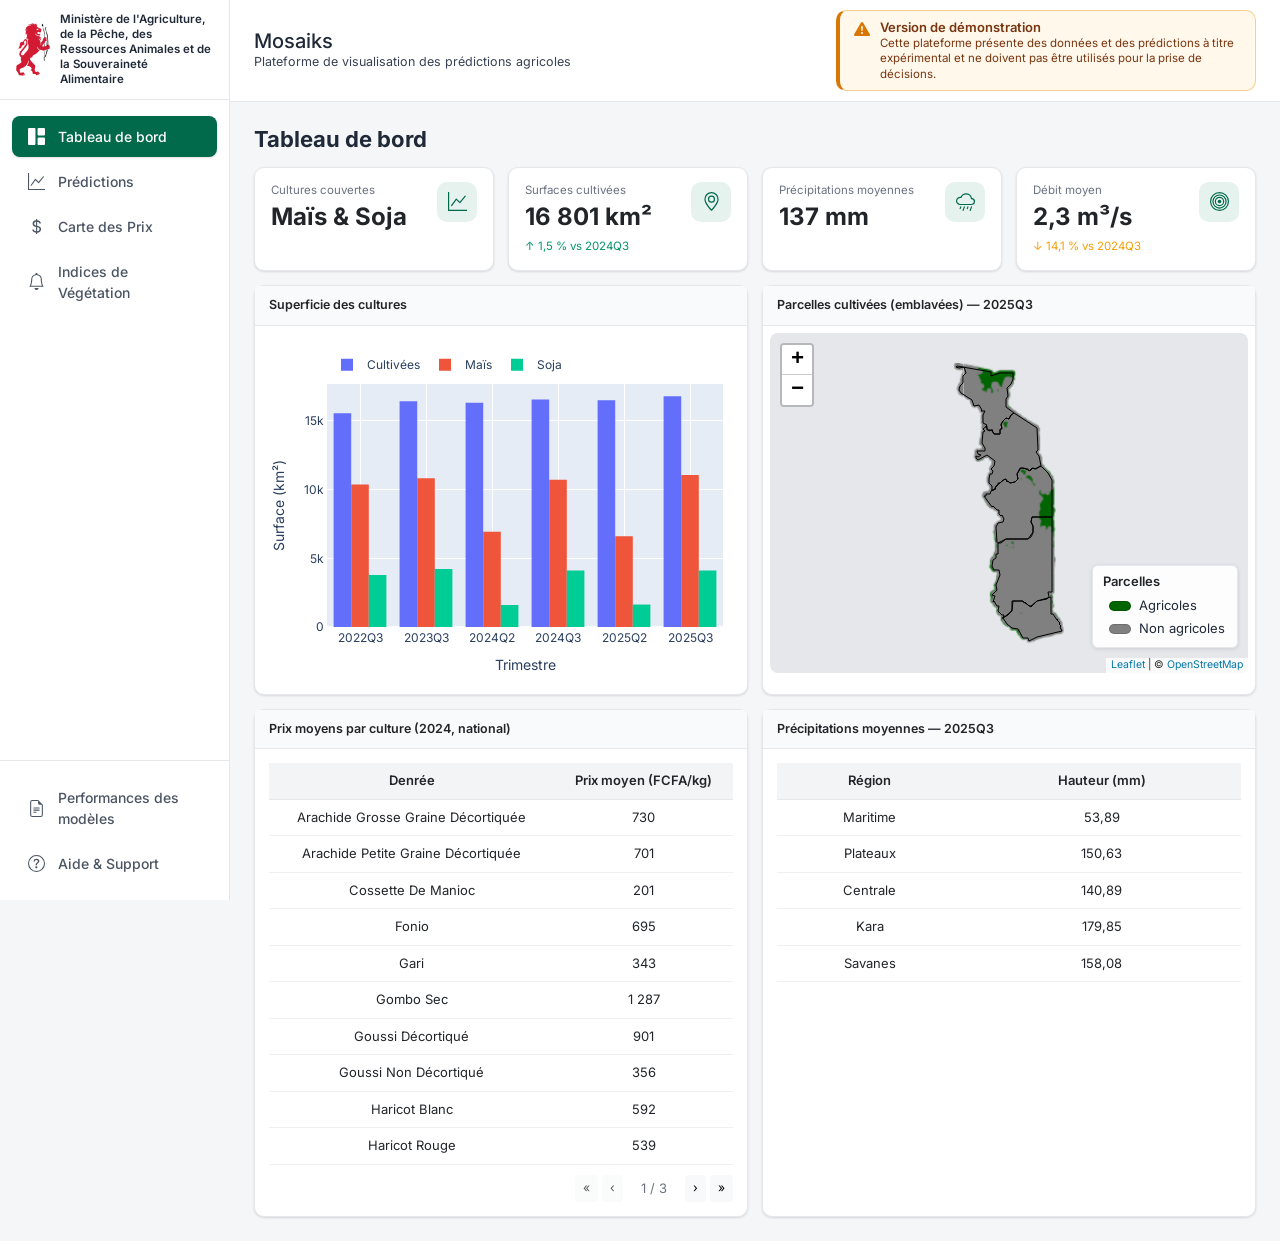
==== docs/index.html @ d52c92e9 "Add files via upload" ====
<!DOCTYPE html>
<html lang="fr">
<head>
  <meta charset="utf-8">
  <meta name="viewport" content="width=device-width, initial-scale=1">
  <title>Mosaiks</title>
  <meta name="description" content="Mosaiks – plateforme de visualisation des prédictions agricoles au Togo. Version de démonstration : données simulées.">
  <meta name="theme-color" content="#006A4A">
  <link rel="icon" type="image/png" href="assets/img/logos/lion.png">
  <link rel="stylesheet" href="lib/fonts/inter.css">
  <link rel="stylesheet" href="lib/bootstrap/bootstrap.min.css">
  <link rel="stylesheet" href="lib/leaflet/leaflet.css">
  <link rel="stylesheet" href="css/custom.css">
  <link rel="stylesheet" href="css/static.css">
</head>
<body>
<svg xmlns="http://www.w3.org/2000/svg" style="display:none" aria-hidden="true">
<symbol id="bi-grid-1x2-fill" viewBox="0 0 16 16"><path d="M0 1a1 1 0 0 1 1-1h5a1 1 0 0 1 1 1v14a1 1 0 0 1-1 1H1a1 1 0 0 1-1-1zm9 0a1 1 0 0 1 1-1h5a1 1 0 0 1 1 1v5a1 1 0 0 1-1 1h-5a1 1 0 0 1-1-1zm0 9a1 1 0 0 1 1-1h5a1 1 0 0 1 1 1v5a1 1 0 0 1-1 1h-5a1 1 0 0 1-1-1z"/></symbol>
<symbol id="bi-graph-up" viewBox="0 0 16 16"><path fill-rule="evenodd" d="M0 0h1v15h15v1H0zm14.817 3.113a.5.5 0 0 1 .07.704l-4.5 5.5a.5.5 0 0 1-.74.037L7.06 6.767l-3.656 5.027a.5.5 0 0 1-.808-.588l4-5.5a.5.5 0 0 1 .758-.06l2.609 2.61 4.15-5.073a.5.5 0 0 1 .704-.07"/></symbol>
<symbol id="bi-currency-dollar" viewBox="0 0 16 16"><path d="M4 10.781c.148 1.667 1.513 2.85 3.591 3.003V15h1.043v-1.216c2.27-.179 3.678-1.438 3.678-3.3 0-1.59-.947-2.51-2.956-3.028l-.722-.187V3.467c1.122.11 1.879.714 2.07 1.616h1.47c-.166-1.6-1.54-2.748-3.54-2.875V1H7.591v1.233c-1.939.23-3.27 1.472-3.27 3.156 0 1.454.966 2.483 2.661 2.917l.61.162v4.031c-1.149-.17-1.94-.8-2.131-1.718zm3.391-3.836c-1.043-.263-1.6-.825-1.6-1.616 0-.944.704-1.641 1.8-1.828v3.495l-.2-.05zm1.591 1.872c1.287.323 1.852.859 1.852 1.769 0 1.097-.826 1.828-2.2 1.939V8.73z"/></symbol>
<symbol id="bi-bell" viewBox="0 0 16 16"><path d="M8 16a2 2 0 0 0 2-2H6a2 2 0 0 0 2 2M8 1.918l-.797.161A4 4 0 0 0 4 6c0 .628-.134 2.197-.459 3.742-.16.767-.376 1.566-.663 2.258h10.244c-.287-.692-.502-1.49-.663-2.258C12.134 8.197 12 6.628 12 6a4 4 0 0 0-3.203-3.92zM14.22 12c.223.447.481.801.78 1H1c.299-.199.557-.553.78-1C2.68 10.2 3 6.88 3 6c0-2.42 1.72-4.44 4.005-4.901a1 1 0 1 1 1.99 0A5 5 0 0 1 13 6c0 .88.32 4.2 1.22 6"/></symbol>
<symbol id="bi-file-earmark-text" viewBox="0 0 16 16"><path d="M5.5 7a.5.5 0 0 0 0 1h5a.5.5 0 0 0 0-1zM5 9.5a.5.5 0 0 1 .5-.5h5a.5.5 0 0 1 0 1h-5a.5.5 0 0 1-.5-.5m0 2a.5.5 0 0 1 .5-.5h2a.5.5 0 0 1 0 1h-2a.5.5 0 0 1-.5-.5"/> <path d="M9.5 0H4a2 2 0 0 0-2 2v12a2 2 0 0 0 2 2h8a2 2 0 0 0 2-2V4.5zm0 1v2A1.5 1.5 0 0 0 11 4.5h2V14a1 1 0 0 1-1 1H4a1 1 0 0 1-1-1V2a1 1 0 0 1 1-1z"/></symbol>
<symbol id="bi-question-circle" viewBox="0 0 16 16"><path d="M8 15A7 7 0 1 1 8 1a7 7 0 0 1 0 14m0 1A8 8 0 1 0 8 0a8 8 0 0 0 0 16"/> <path d="M5.255 5.786a.237.237 0 0 0 .241.247h.825c.138 0 .248-.113.266-.25.09-.656.54-1.134 1.342-1.134.686 0 1.314.343 1.314 1.168 0 .635-.374.927-.965 1.371-.673.489-1.206 1.06-1.168 1.987l.003.217a.25.25 0 0 0 .25.246h.811a.25.25 0 0 0 .25-.25v-.105c0-.718.273-.927 1.01-1.486.609-.463 1.244-.977 1.244-2.056 0-1.511-1.276-2.241-2.673-2.241-1.267 0-2.655.59-2.75 2.286m1.557 5.763c0 .533.425.927 1.01.927.609 0 1.028-.394 1.028-.927 0-.552-.42-.94-1.029-.94-.584 0-1.009.388-1.009.94"/></symbol>
<symbol id="bi-list" viewBox="0 0 16 16"><path fill-rule="evenodd" d="M2.5 12a.5.5 0 0 1 .5-.5h10a.5.5 0 0 1 0 1H3a.5.5 0 0 1-.5-.5m0-4a.5.5 0 0 1 .5-.5h10a.5.5 0 0 1 0 1H3a.5.5 0 0 1-.5-.5m0-4a.5.5 0 0 1 .5-.5h10a.5.5 0 0 1 0 1H3a.5.5 0 0 1-.5-.5"/></symbol>
<symbol id="bi-exclamation-triangle-fill" viewBox="0 0 16 16"><path d="M8.982 1.566a1.13 1.13 0 0 0-1.96 0L.165 13.233c-.457.778.091 1.767.98 1.767h13.713c.889 0 1.438-.99.98-1.767zM8 5c.535 0 .954.462.9.995l-.35 3.507a.552.552 0 0 1-1.1 0L7.1 5.995A.905.905 0 0 1 8 5m.002 6a1 1 0 1 1 0 2 1 1 0 0 1 0-2"/></symbol>
<symbol id="bi-geo-alt" viewBox="0 0 16 16"><path d="M12.166 8.94c-.524 1.062-1.234 2.12-1.96 3.07A32 32 0 0 1 8 14.58a32 32 0 0 1-2.206-2.57c-.726-.95-1.436-2.008-1.96-3.07C3.304 7.867 3 6.862 3 6a5 5 0 0 1 10 0c0 .862-.305 1.867-.834 2.94M8 16s6-5.686 6-10A6 6 0 0 0 2 6c0 4.314 6 10 6 10"/> <path d="M8 8a2 2 0 1 1 0-4 2 2 0 0 1 0 4m0 1a3 3 0 1 0 0-6 3 3 0 0 0 0 6"/></symbol>
<symbol id="bi-cloud-rain" viewBox="0 0 16 16"><path d="M4.158 12.025a.5.5 0 0 1 .316.633l-.5 1.5a.5.5 0 0 1-.948-.316l.5-1.5a.5.5 0 0 1 .632-.317m3 0a.5.5 0 0 1 .316.633l-1 3a.5.5 0 0 1-.948-.316l1-3a.5.5 0 0 1 .632-.317m3 0a.5.5 0 0 1 .316.633l-.5 1.5a.5.5 0 0 1-.948-.316l.5-1.5a.5.5 0 0 1 .632-.317m3 0a.5.5 0 0 1 .316.633l-1 3a.5.5 0 1 1-.948-.316l1-3a.5.5 0 0 1 .632-.317m.247-6.998a5.001 5.001 0 0 0-9.499-1.004A3.5 3.5 0 1 0 3.5 11H13a3 3 0 0 0 .405-5.973M8.5 2a4 4 0 0 1 3.976 3.555.5.5 0 0 0 .5.445H13a2 2 0 0 1 0 4H3.5a2.5 2.5 0 1 1 .605-4.926.5.5 0 0 0 .596-.329A4 4 0 0 1 8.5 2"/></symbol>
<symbol id="bi-bullseye" viewBox="0 0 16 16"><path d="M8 15A7 7 0 1 1 8 1a7 7 0 0 1 0 14m0 1A8 8 0 1 0 8 0a8 8 0 0 0 0 16"/> <path d="M8 13A5 5 0 1 1 8 3a5 5 0 0 1 0 10m0 1A6 6 0 1 0 8 2a6 6 0 0 0 0 12"/> <path d="M8 11a3 3 0 1 1 0-6 3 3 0 0 1 0 6m0 1a4 4 0 1 0 0-8 4 4 0 0 0 0 8"/> <path d="M9.5 8a1.5 1.5 0 1 1-3 0 1.5 1.5 0 0 1 3 0"/></symbol>
<symbol id="bi-info-circle" viewBox="0 0 16 16"><path d="M8 15A7 7 0 1 1 8 1a7 7 0 0 1 0 14m0 1A8 8 0 1 0 8 0a8 8 0 0 0 0 16"/> <path d="m8.93 6.588-2.29.287-.082.38.45.083c.294.07.352.176.288.469l-.738 3.468c-.194.897.105 1.319.808 1.319.545 0 1.178-.252 1.465-.598l.088-.416c-.2.176-.492.246-.686.246-.275 0-.375-.193-.304-.533zM9 4.5a1 1 0 1 1-2 0 1 1 0 0 1 2 0"/></symbol>
<symbol id="bi-envelope" viewBox="0 0 16 16"><path d="M0 4a2 2 0 0 1 2-2h12a2 2 0 0 1 2 2v8a2 2 0 0 1-2 2H2a2 2 0 0 1-2-2zm2-1a1 1 0 0 0-1 1v.217l7 4.2 7-4.2V4a1 1 0 0 0-1-1zm13 2.383-4.708 2.825L15 11.105zm-.034 6.876-5.64-3.471L8 9.583l-1.326-.795-5.64 3.47A1 1 0 0 0 2 13h12a1 1 0 0 0 .966-.741M1 11.105l4.708-2.897L1 5.383z"/></symbol>
<symbol id="bi-telephone" viewBox="0 0 16 16"><path d="M3.654 1.328a.678.678 0 0 0-1.015-.063L1.605 2.3c-.483.484-.661 1.169-.45 1.77a17.6 17.6 0 0 0 4.168 6.608 17.6 17.6 0 0 0 6.608 4.168c.601.211 1.286.033 1.77-.45l1.034-1.034a.678.678 0 0 0-.063-1.015l-2.307-1.794a.68.68 0 0 0-.58-.122l-2.19.547a1.75 1.75 0 0 1-1.657-.459L5.482 8.062a1.75 1.75 0 0 1-.46-1.657l.548-2.19a.68.68 0 0 0-.122-.58zM1.884.511a1.745 1.745 0 0 1 2.612.163L6.29 2.98c.329.423.445.974.315 1.494l-.547 2.19a.68.68 0 0 0 .178.643l2.457 2.457a.68.68 0 0 0 .644.178l2.189-.547a1.75 1.75 0 0 1 1.494.315l2.306 1.794c.829.645.905 1.87.163 2.611l-1.034 1.034c-.74.74-1.846 1.065-2.877.702a18.6 18.6 0 0 1-7.01-4.42 18.6 18.6 0 0 1-4.42-7.009c-.362-1.03-.037-2.137.703-2.877z"/></symbol>
<symbol id="bi-chevron-up" viewBox="0 0 16 16"><path fill-rule="evenodd" d="M7.646 4.646a.5.5 0 0 1 .708 0l6 6a.5.5 0 0 1-.708.708L8 5.707l-5.646 5.647a.5.5 0 0 1-.708-.708z"/></symbol>
<symbol id="bi-chevron-down" viewBox="0 0 16 16"><path fill-rule="evenodd" d="M1.646 4.646a.5.5 0 0 1 .708 0L8 10.293l5.646-5.647a.5.5 0 0 1 .708.708l-6 6a.5.5 0 0 1-.708 0l-6-6a.5.5 0 0 1 0-.708"/></symbol>
<symbol id="bi-chevron-left" viewBox="0 0 16 16"><path fill-rule="evenodd" d="M11.354 1.646a.5.5 0 0 1 0 .708L5.707 8l5.647 5.646a.5.5 0 0 1-.708.708l-6-6a.5.5 0 0 1 0-.708l6-6a.5.5 0 0 1 .708 0"/></symbol>
<symbol id="bi-chevron-right" viewBox="0 0 16 16"><path fill-rule="evenodd" d="M4.646 1.646a.5.5 0 0 1 .708 0l6 6a.5.5 0 0 1 0 .708l-6 6a.5.5 0 0 1-.708-.708L10.293 8 4.646 2.354a.5.5 0 0 1 0-.708"/></symbol>
<symbol id="bi-box-arrow-up-right" viewBox="0 0 16 16"><path fill-rule="evenodd" d="M8.636 3.5a.5.5 0 0 0-.5-.5H1.5A1.5 1.5 0 0 0 0 4.5v10A1.5 1.5 0 0 0 1.5 16h10a1.5 1.5 0 0 0 1.5-1.5V7.864a.5.5 0 0 0-1 0V14.5a.5.5 0 0 1-.5.5h-10a.5.5 0 0 1-.5-.5v-10a.5.5 0 0 1 .5-.5h6.636a.5.5 0 0 0 .5-.5"/> <path fill-rule="evenodd" d="M16 .5a.5.5 0 0 0-.5-.5h-5a.5.5 0 0 0 0 1h3.793L6.146 9.146a.5.5 0 1 0 .708.708L15 1.707V5.5a.5.5 0 0 0 1 0z"/></symbol>
<symbol id="bi-download" viewBox="0 0 16 16"><path d="M.5 9.9a.5.5 0 0 1 .5.5v2.5a1 1 0 0 0 1 1h12a1 1 0 0 0 1-1v-2.5a.5.5 0 0 1 1 0v2.5a2 2 0 0 1-2 2H2a2 2 0 0 1-2-2v-2.5a.5.5 0 0 1 .5-.5"/> <path d="M7.646 11.854a.5.5 0 0 0 .708 0l3-3a.5.5 0 0 0-.708-.708L8.5 10.293V1.5a.5.5 0 0 0-1 0v8.793L5.354 8.146a.5.5 0 1 0-.708.708z"/></symbol>
<symbol id="bi-house" viewBox="0 0 16 16"><path d="M8.707 1.5a1 1 0 0 0-1.414 0L.646 8.146a.5.5 0 0 0 .708.708L2 8.207V13.5A1.5 1.5 0 0 0 3.5 15h9a1.5 1.5 0 0 0 1.5-1.5V8.207l.646.647a.5.5 0 0 0 .708-.708L13 5.793V2.5a.5.5 0 0 0-.5-.5h-1a.5.5 0 0 0-.5.5v1.293zM13 7.207V13.5a.5.5 0 0 1-.5.5h-9a.5.5 0 0 1-.5-.5V7.207l5-5z"/></symbol>
<symbol id="bi-layers" viewBox="0 0 16 16"><path d="M8.235 1.559a.5.5 0 0 0-.47 0l-7.5 4a.5.5 0 0 0 0 .882L3.188 8 .264 9.559a.5.5 0 0 0 0 .882l7.5 4a.5.5 0 0 0 .47 0l7.5-4a.5.5 0 0 0 0-.882L12.813 8l2.922-1.559a.5.5 0 0 0 0-.882zm3.515 7.008L14.438 10 8 13.433 1.562 10 4.25 8.567l3.515 1.874a.5.5 0 0 0 .47 0zM8 9.433 1.562 6 8 2.567 14.438 6z"/></symbol>
<symbol id="bi-map" viewBox="0 0 16 16"><path fill-rule="evenodd" d="M15.817.113A.5.5 0 0 1 16 .5v14a.5.5 0 0 1-.402.49l-5 1a.5.5 0 0 1-.196 0L5.5 15.01l-4.902.98A.5.5 0 0 1 0 15.5v-14a.5.5 0 0 1 .402-.49l5-1a.5.5 0 0 1 .196 0L10.5.99l4.902-.98a.5.5 0 0 1 .415.103M10 1.91l-4-.8v12.98l4 .8zm1 12.98 4-.8V1.11l-4 .8zm-6-.8V1.11l-4 .8v12.98z"/></symbol>
<symbol id="bi-bar-chart-line" viewBox="0 0 16 16"><path d="M11 2a1 1 0 0 1 1-1h2a1 1 0 0 1 1 1v12h.5a.5.5 0 0 1 0 1H.5a.5.5 0 0 1 0-1H1v-3a1 1 0 0 1 1-1h2a1 1 0 0 1 1 1v3h1V7a1 1 0 0 1 1-1h2a1 1 0 0 1 1 1v7h1zm1 12h2V2h-2zm-3 0V7H7v7zm-5 0v-3H2v3z"/></symbol>
<symbol id="bi-tree" viewBox="0 0 16 16"><path d="M8.416.223a.5.5 0 0 0-.832 0l-3 4.5A.5.5 0 0 0 5 5.5h.098L3.076 8.735A.5.5 0 0 0 3.5 9.5h.191l-1.638 3.276a.5.5 0 0 0 .447.724H7V16h2v-2.5h4.5a.5.5 0 0 0 .447-.724L12.31 9.5h.191a.5.5 0 0 0 .424-.765L10.902 5.5H11a.5.5 0 0 0 .416-.777zM6.437 4.758A.5.5 0 0 0 6 4.5h-.066L8 1.401 10.066 4.5H10a.5.5 0 0 0-.424.765L11.598 8.5H11.5a.5.5 0 0 0-.447.724L12.69 12.5H3.309l1.638-3.276A.5.5 0 0 0 4.5 8.5h-.098l2.022-3.235a.5.5 0 0 0 .013-.507"/></symbol>
<symbol id="bi-x-lg" viewBox="0 0 16 16"><path d="M2.146 2.854a.5.5 0 1 1 .708-.708L8 7.293l5.146-5.147a.5.5 0 0 1 .708.708L8.707 8l5.147 5.146a.5.5 0 0 1-.708.708L8 8.707l-5.146 5.147a.5.5 0 0 1-.708-.708L7.293 8z"/></symbol>
</svg>
<a class="skip-link" href="#page">Aller au contenu</a>

<div class="app-shell">
  <!-- Menu de gauche : logo et nom du ministère, puis les liens -->
  <aside id="sidebar" class="sidebar" aria-label="Menu">
    <div class="sidebar-brand">
      <img src="assets/img/logos/lion.png" class="sidebar-logo" alt="">
      <div class="sidebar-brand-text">Ministère de l'Agriculture, de la Pêche, des Ressources Animales et de la Souveraineté Alimentaire</div>
    </div>
    <nav class="sidebar-nav" aria-label="Pages principales">
      <a class="sidebar-link" href="#/" data-route="/"><svg class="bi" aria-hidden="true"><use href="#bi-grid-1x2-fill"></use></svg><span>Tableau de bord</span></a>
      <a class="sidebar-link" href="#/predictions" data-route="/predictions"><svg class="bi" aria-hidden="true"><use href="#bi-graph-up"></use></svg><span>Prédictions</span></a>
      <a class="sidebar-link" href="#/price" data-route="/price"><svg class="bi" aria-hidden="true"><use href="#bi-currency-dollar"></use></svg><span>Carte des Prix</span></a>
      <a class="sidebar-link" href="#/ndvi-map" data-route="/ndvi-map"><svg class="bi" aria-hidden="true"><use href="#bi-bell"></use></svg><span>Indices de Végétation</span></a>
    </nav>
    <nav class="sidebar-nav sidebar-nav-bottom" aria-label="Informations">
      <a class="sidebar-link" href="#/modeles" data-route="/modeles"><svg class="bi" aria-hidden="true"><use href="#bi-file-earmark-text"></use></svg><span>Performances des modèles</span></a>
      <a class="sidebar-link" href="#/aide" data-route="/aide"><svg class="bi" aria-hidden="true"><use href="#bi-question-circle"></use></svg><span>Aide &amp; Support</span></a>
    </nav>
  </aside>
  <div id="sidebar-overlay" class="sidebar-overlay"></div>

  <div class="main">
    <!-- Barre du haut : bouton menu (téléphone), nom, sous-titre, avertissement -->
    <header class="topbar">
      <button id="sidebar-toggle" class="sidebar-toggle" type="button" title="Menu" aria-label="Ouvrir le menu" aria-controls="sidebar" aria-expanded="false">
        <svg class="bi" aria-hidden="true"><use href="#bi-list"></use></svg>
      </button>
      <div>
        <div class="topbar-title">Mosaiks</div>
        <div class="topbar-subtitle">Plateforme de visualisation des prédictions agricoles</div>
      </div>
      <div class="demo-banner" role="note">
        <svg class="bi demo-banner-icon" aria-hidden="true"><use href="#bi-exclamation-triangle-fill"></use></svg>
        <div>
          <div class="demo-banner-title">Version de démonstration</div>
          <div class="demo-banner-text">Cette plateforme présente des données et des prédictions à titre expérimental et ne doivent pas être utilisés pour la prise de décisions.</div>
        </div>
      </div>
    </header>

    <main id="page" class="page-content" tabindex="-1">
      <noscript>
        <div class="alert alert-warning">Ce tableau de bord a besoin de JavaScript pour fonctionner. Merci de l'activer dans votre navigateur.</div>
      </noscript>
      <div class="page-loading" role="status"><span class="spinner-border spinner-border-sm me-2" aria-hidden="true"></span>Chargement…</div>
    </main>
  </div>
</div>

<!-- Bibliothèques (copiées dans lib/ : aucune dépendance à un CDN) -->
<script src="lib/plotly/plotly-cartesian.min.js" defer></script>
<script src="lib/plotly/plotly-locale-fr.js" defer></script>
<script src="lib/leaflet/leaflet.js" defer></script>
<!-- Application -->
<script src="js/app.js" defer></script>
<script src="js/maps.js" defer></script>
<script src="js/pages/dashboard.js" defer></script>
<script src="js/pages/predictions.js" defer></script>
<script src="js/pages/prix.js" defer></script>
<script src="js/pages/ndvi.js" defer></script>
<script src="js/pages/modeles.js" defer></script>
<script src="js/pages/aide.js" defer></script>
<script src="js/main.js" defer></script>
</body>
</html>
---- docs/lib/fonts/inter.css ----
/* Police Inter (variable, graisses 100 à 900) – @fontsource-variable/inter 5.3.0, licence SIL OFL 1.1.
   Le navigateur ne télécharge que le fichier dont il a besoin (unicode-range). */
@font-face {
  font-family: "Inter";
  font-style: normal;
  font-display: swap;
  font-weight: 100 900;
  src: url("inter-latin-ext-wght-normal.woff2") format("woff2-variations"),
       url("inter-latin-ext-wght-normal.woff2") format("woff2");
  unicode-range: U+0100-02BA,U+02BD-02C5,U+02C7-02CC,U+02CE-02D7,U+02DD-02FF,U+0304,U+0308,U+0329,U+1D00-1DBF,U+1E00-1E9F,U+1EF2-1EFF,U+2020,U+20A0-20AB,U+20AD-20C0,U+2113,U+2C60-2C7F,U+A720-A7FF;
}
@font-face {
  font-family: "Inter";
  font-style: normal;
  font-display: swap;
  font-weight: 100 900;
  src: url("inter-latin-wght-normal.woff2") format("woff2-variations"),
       url("inter-latin-wght-normal.woff2") format("woff2");
  unicode-range: U+0000-00FF,U+0131,U+0152-0153,U+02BB-02BC,U+02C6,U+02DA,U+02DC,U+0304,U+0308,U+0329,U+2000-206F,U+20AC,U+2122,U+2191,U+2193,U+2212,U+2215,U+FEFF,U+FFFD;
}
---- docs/lib/leaflet/leaflet.css ----
/* required styles */

.leaflet-pane,
.leaflet-tile,
.leaflet-marker-icon,
.leaflet-marker-shadow,
.leaflet-tile-container,
.leaflet-pane > svg,
.leaflet-pane > canvas,
.leaflet-zoom-box,
.leaflet-image-layer,
.leaflet-layer {
	position: absolute;
	left: 0;
	top: 0;
	}
.leaflet-container {
	overflow: hidden;
	}
.leaflet-tile,
.leaflet-marker-icon,
.leaflet-marker-shadow {
	-webkit-user-select: none;
	   -moz-user-select: none;
	        user-select: none;
	  -webkit-user-drag: none;
	}
/* Prevents IE11 from highlighting tiles in blue */
.leaflet-tile::selection {
	background: transparent;
}
/* Safari renders non-retina tile on retina better with this, but Chrome is worse */
.leaflet-safari .leaflet-tile {
	image-rendering: -webkit-optimize-contrast;
	}
/* hack that prevents hw layers "stretching" when loading new tiles */
.leaflet-safari .leaflet-tile-container {
	width: 1600px;
	height: 1600px;
	-webkit-transform-origin: 0 0;
	}
.leaflet-marker-icon,
.leaflet-marker-shadow {
	display: block;
	}
/* .leaflet-container svg: reset svg max-width decleration shipped in Joomla! (joomla.org) 3.x */
/* .leaflet-container img: map is broken in FF if you have max-width: 100% on tiles */
.leaflet-container .leaflet-overlay-pane svg {
	max-width: none !important;
	max-height: none !important;
	}
.leaflet-container .leaflet-marker-pane img,
.leaflet-container .leaflet-shadow-pane img,
.leaflet-container .leaflet-tile-pane img,
.leaflet-container img.leaflet-image-layer,
.leaflet-container .leaflet-tile {
	max-width: none !important;
	max-height: none !important;
	width: auto;
	padding: 0;
	}

.leaflet-container img.leaflet-tile {
	/* See: https://bugs.chromium.org/p/chromium/issues/detail?id=600120 */
	mix-blend-mode: plus-lighter;
}

.leaflet-container.leaflet-touch-zoom {
	-ms-touch-action: pan-x pan-y;
	touch-action: pan-x pan-y;
	}
.leaflet-container.leaflet-touch-drag {
	-ms-touch-action: pinch-zoom;
	/* Fallback for FF which doesn't support pinch-zoom */
	touch-action: none;
	touch-action: pinch-zoom;
}
.leaflet-container.leaflet-touch-drag.leaflet-touch-zoom {
	-ms-touch-action: none;
	touch-action: none;
}
.leaflet-container {
	-webkit-tap-highlight-color: transparent;
}
.leaflet-container a {
	-webkit-tap-highlight-color: rgba(51, 181, 229, 0.4);
}
.leaflet-tile {
	filter: inherit;
	visibility: hidden;
	}
.leaflet-tile-loaded {
	visibility: inherit;
	}
.leaflet-zoom-box {
	width: 0;
	height: 0;
	-moz-box-sizing: border-box;
	     box-sizing: border-box;
	z-index: 800;
	}
/* workaround for https://bugzilla.mozilla.org/show_bug.cgi?id=888319 */
.leaflet-overlay-pane svg {
	-moz-user-select: none;
	}

.leaflet-pane         { z-index: 400; }

.leaflet-tile-pane    { z-index: 200; }
.leaflet-overlay-pane { z-index: 400; }
.leaflet-shadow-pane  { z-index: 500; }
.leaflet-marker-pane  { z-index: 600; }
.leaflet-tooltip-pane   { z-index: 650; }
.leaflet-popup-pane   { z-index: 700; }

.leaflet-map-pane canvas { z-index: 100; }
.leaflet-map-pane svg    { z-index: 200; }

.leaflet-vml-shape {
	width: 1px;
	height: 1px;
	}
.lvml {
	behavior: url(#default#VML);
	display: inline-block;
	position: absolute;
	}


/* control positioning */

.leaflet-control {
	position: relative;
	z-index: 800;
	pointer-events: visiblePainted; /* IE 9-10 doesn't have auto */
	pointer-events: auto;
	}
.leaflet-top,
.leaflet-bottom {
	position: absolute;
	z-index: 1000;
	pointer-events: none;
	}
.leaflet-top {
	top: 0;
	}
.leaflet-right {
	right: 0;
	}
.leaflet-bottom {
	bottom: 0;
	}
.leaflet-left {
	left: 0;
	}
.leaflet-control {
	float: left;
	clear: both;
	}
.leaflet-right .leaflet-control {
	float: right;
	}
.leaflet-top .leaflet-control {
	margin-top: 10px;
	}
.leaflet-bottom .leaflet-control {
	margin-bottom: 10px;
	}
.leaflet-left .leaflet-control {
	margin-left: 10px;
	}
.leaflet-right .leaflet-control {
	margin-right: 10px;
	}


/* zoom and fade animations */

.leaflet-fade-anim .leaflet-popup {
	opacity: 0;
	-webkit-transition: opacity 0.2s linear;
	   -moz-transition: opacity 0.2s linear;
	        transition: opacity 0.2s linear;
	}
.leaflet-fade-anim .leaflet-map-pane .leaflet-popup {
	opacity: 1;
	}
.leaflet-zoom-animated {
	-webkit-transform-origin: 0 0;
	    -ms-transform-origin: 0 0;
	        transform-origin: 0 0;
	}
svg.leaflet-zoom-animated {
	will-change: transform;
}

.leaflet-zoom-anim .leaflet-zoom-animated {
	-webkit-transition: -webkit-transform 0.25s cubic-bezier(0,0,0.25,1);
	   -moz-transition:    -moz-transform 0.25s cubic-bezier(0,0,0.25,1);
	        transition:         transform 0.25s cubic-bezier(0,0,0.25,1);
	}
.leaflet-zoom-anim .leaflet-tile,
.leaflet-pan-anim .leaflet-tile {
	-webkit-transition: none;
	   -moz-transition: none;
	        transition: none;
	}

.leaflet-zoom-anim .leaflet-zoom-hide {
	visibility: hidden;
	}


/* cursors */

.leaflet-interactive {
	cursor: pointer;
	}
.leaflet-grab {
	cursor: -webkit-grab;
	cursor:    -moz-grab;
	cursor:         grab;
	}
.leaflet-crosshair,
.leaflet-crosshair .leaflet-interactive {
	cursor: crosshair;
	}
.leaflet-popup-pane,
.leaflet-control {
	cursor: auto;
	}
.leaflet-dragging .leaflet-grab,
.leaflet-dragging .leaflet-grab .leaflet-interactive,
.leaflet-dragging .leaflet-marker-draggable {
	cursor: move;
	cursor: -webkit-grabbing;
	cursor:    -moz-grabbing;
	cursor:         grabbing;
	}

/* marker & overlays interactivity */
.leaflet-marker-icon,
.leaflet-marker-shadow,
.leaflet-image-layer,
.leaflet-pane > svg path,
.leaflet-tile-container {
	pointer-events: none;
	}

.leaflet-marker-icon.leaflet-interactive,
.leaflet-image-layer.leaflet-interactive,
.leaflet-pane > svg path.leaflet-interactive,
svg.leaflet-image-layer.leaflet-interactive path {
	pointer-events: visiblePainted; /* IE 9-10 doesn't have auto */
	pointer-events: auto;
	}

/* visual tweaks */

.leaflet-container {
	background: #ddd;
	outline-offset: 1px;
	}
.leaflet-container a {
	color: #0078A8;
	}
.leaflet-zoom-box {
	border: 2px dotted #38f;
	background: rgba(255,255,255,0.5);
	}


/* general typography */
.leaflet-container {
	font-family: "Helvetica Neue", Arial, Helvetica, sans-serif;
	font-size: 12px;
	font-size: 0.75rem;
	line-height: 1.5;
	}


/* general toolbar styles */

.leaflet-bar {
	box-shadow: 0 1px 5px rgba(0,0,0,0.65);
	border-radius: 4px;
	}
.leaflet-bar a {
	background-color: #fff;
	border-bottom: 1px solid #ccc;
	width: 26px;
	height: 26px;
	line-height: 26px;
	display: block;
	text-align: center;
	text-decoration: none;
	color: black;
	}
.leaflet-bar a,
.leaflet-control-layers-toggle {
	background-position: 50% 50%;
	background-repeat: no-repeat;
	display: block;
	}
.leaflet-bar a:hover,
.leaflet-bar a:focus {
	background-color: #f4f4f4;
	}
.leaflet-bar a:first-child {
	border-top-left-radius: 4px;
	border-top-right-radius: 4px;
	}
.leaflet-bar a:last-child {
	border-bottom-left-radius: 4px;
	border-bottom-right-radius: 4px;
	border-bottom: none;
	}
.leaflet-bar a.leaflet-disabled {
	cursor: default;
	background-color: #f4f4f4;
	color: #bbb;
	}

.leaflet-touch .leaflet-bar a {
	width: 30px;
	height: 30px;
	line-height: 30px;
	}
.leaflet-touch .leaflet-bar a:first-child {
	border-top-left-radius: 2px;
	border-top-right-radius: 2px;
	}
.leaflet-touch .leaflet-bar a:last-child {
	border-bottom-left-radius: 2px;
	border-bottom-right-radius: 2px;
	}

/* zoom control */

.leaflet-control-zoom-in,
.leaflet-control-zoom-out {
	font: bold 18px 'Lucida Console', Monaco, monospace;
	text-indent: 1px;
	}

.leaflet-touch .leaflet-control-zoom-in, .leaflet-touch .leaflet-control-zoom-out  {
	font-size: 22px;
	}


/* layers control */

.leaflet-control-layers {
	box-shadow: 0 1px 5px rgba(0,0,0,0.4);
	background: #fff;
	border-radius: 5px;
	}
.leaflet-control-layers-toggle {
	background-image: url(images/layers.png);
	width: 36px;
	height: 36px;
	}
.leaflet-retina .leaflet-control-layers-toggle {
	background-image: url(images/layers-2x.png);
	background-size: 26px 26px;
	}
.leaflet-touch .leaflet-control-layers-toggle {
	width: 44px;
	height: 44px;
	}
.leaflet-control-layers .leaflet-control-layers-list,
.leaflet-control-layers-expanded .leaflet-control-layers-toggle {
	display: none;
	}
.leaflet-control-layers-expanded .leaflet-control-layers-list {
	display: block;
	position: relative;
	}
.leaflet-control-layers-expanded {
	padding: 6px 10px 6px 6px;
	color: #333;
	background: #fff;
	}
.leaflet-control-layers-scrollbar {
	overflow-y: scroll;
	overflow-x: hidden;
	padding-right: 5px;
	}
.leaflet-control-layers-selector {
	margin-top: 2px;
	position: relative;
	top: 1px;
	}
.leaflet-control-layers label {
	display: block;
	font-size: 13px;
	font-size: 1.08333em;
	}
.leaflet-control-layers-separator {
	height: 0;
	border-top: 1px solid #ddd;
	margin: 5px -10px 5px -6px;
	}

/* Default icon URLs */
.leaflet-default-icon-path { /* used only in path-guessing heuristic, see L.Icon.Default */
	background-image: url(images/marker-icon.png);
	}


/* attribution and scale controls */

.leaflet-container .leaflet-control-attribution {
	background: #fff;
	background: rgba(255, 255, 255, 0.8);
	margin: 0;
	}
.leaflet-control-attribution,
.leaflet-control-scale-line {
	padding: 0 5px;
	color: #333;
	line-height: 1.4;
	}
.leaflet-control-attribution a {
	text-decoration: none;
	}
.leaflet-control-attribution a:hover,
.leaflet-control-attribution a:focus {
	text-decoration: underline;
	}
.leaflet-attribution-flag {
	display: inline !important;
	vertical-align: baseline !important;
	width: 1em;
	height: 0.6669em;
	}
.leaflet-left .leaflet-control-scale {
	margin-left: 5px;
	}
.leaflet-bottom .leaflet-control-scale {
	margin-bottom: 5px;
	}
.leaflet-control-scale-line {
	border: 2px solid #777;
	border-top: none;
	line-height: 1.1;
	padding: 2px 5px 1px;
	white-space: nowrap;
	-moz-box-sizing: border-box;
	     box-sizing: border-box;
	background: rgba(255, 255, 255, 0.8);
	text-shadow: 1px 1px #fff;
	}
.leaflet-control-scale-line:not(:first-child) {
	border-top: 2px solid #777;
	border-bottom: none;
	margin-top: -2px;
	}
.leaflet-control-scale-line:not(:first-child):not(:last-child) {
	border-bottom: 2px solid #777;
	}

.leaflet-touch .leaflet-control-attribution,
.leaflet-touch .leaflet-control-layers,
.leaflet-touch .leaflet-bar {
	box-shadow: none;
	}
.leaflet-touch .leaflet-control-layers,
.leaflet-touch .leaflet-bar {
	border: 2px solid rgba(0,0,0,0.2);
	background-clip: padding-box;
	}


/* popup */

.leaflet-popup {
	position: absolute;
	text-align: center;
	margin-bottom: 20px;
	}
.leaflet-popup-content-wrapper {
	padding: 1px;
	text-align: left;
	border-radius: 12px;
	}
.leaflet-popup-content {
	margin: 13px 24px 13px 20px;
	line-height: 1.3;
	font-size: 13px;
	font-size: 1.08333em;
	min-height: 1px;
	}
.leaflet-popup-content p {
	margin: 17px 0;
	margin: 1.3em 0;
	}
.leaflet-popup-tip-container {
	width: 40px;
	height: 20px;
	position: absolute;
	left: 50%;
	margin-top: -1px;
	margin-left: -20px;
	overflow: hidden;
	pointer-events: none;
	}
.leaflet-popup-tip {
	width: 17px;
	height: 17px;
	padding: 1px;

	margin: -10px auto 0;
	pointer-events: auto;

	-webkit-transform: rotate(45deg);
	   -moz-transform: rotate(45deg);
	    -ms-transform: rotate(45deg);
	        transform: rotate(45deg);
	}
.leaflet-popup-content-wrapper,
.leaflet-popup-tip {
	background: white;
	color: #333;
	box-shadow: 0 3px 14px rgba(0,0,0,0.4);
	}
.leaflet-container a.leaflet-popup-close-button {
	position: absolute;
	top: 0;
	right: 0;
	border: none;
	text-align: center;
	width: 24px;
	height: 24px;
	font: 16px/24px Tahoma, Verdana, sans-serif;
	color: #757575;
	text-decoration: none;
	background: transparent;
	}
.leaflet-container a.leaflet-popup-close-button:hover,
.leaflet-container a.leaflet-popup-close-button:focus {
	color: #585858;
	}
.leaflet-popup-scrolled {
	overflow: auto;
	}

.leaflet-oldie .leaflet-popup-content-wrapper {
	-ms-zoom: 1;
	}
.leaflet-oldie .leaflet-popup-tip {
	width: 24px;
	margin: 0 auto;

	-ms-filter: "progid:DXImageTransform.Microsoft.Matrix(M11=0.70710678, M12=0.70710678, M21=-0.70710678, M22=0.70710678)";
	filter: progid:DXImageTransform.Microsoft.Matrix(M11=0.70710678, M12=0.70710678, M21=-0.70710678, M22=0.70710678);
	}

.leaflet-oldie .leaflet-control-zoom,
.leaflet-oldie .leaflet-control-layers,
.leaflet-oldie .leaflet-popup-content-wrapper,
.leaflet-oldie .leaflet-popup-tip {
	border: 1px solid #999;
	}


/* div icon */

.leaflet-div-icon {
	background: #fff;
	border: 1px solid #666;
	}


/* Tooltip */
/* Base styles for the element that has a tooltip */
.leaflet-tooltip {
	position: absolute;
	padding: 6px;
	background-color: #fff;
	border: 1px solid #fff;
	border-radius: 3px;
	color: #222;
	white-space: nowrap;
	-webkit-user-select: none;
	-moz-user-select: none;
	-ms-user-select: none;
	user-select: none;
	pointer-events: none;
	box-shadow: 0 1px 3px rgba(0,0,0,0.4);
	}
.leaflet-tooltip.leaflet-interactive {
	cursor: pointer;
	pointer-events: auto;
	}
.leaflet-tooltip-top:before,
.leaflet-tooltip-bottom:before,
.leaflet-tooltip-left:before,
.leaflet-tooltip-right:before {
	position: absolute;
	pointer-events: none;
	border: 6px solid transparent;
	background: transparent;
	content: "";
	}

/* Directions */

.leaflet-tooltip-bottom {
	margin-top: 6px;
}
.leaflet-tooltip-top {
	margin-top: -6px;
}
.leaflet-tooltip-bottom:before,
.leaflet-tooltip-top:before {
	left: 50%;
	margin-left: -6px;
	}
.leaflet-tooltip-top:before {
	bottom: 0;
	margin-bottom: -12px;
	border-top-color: #fff;
	}
.leaflet-tooltip-bottom:before {
	top: 0;
	margin-top: -12px;
	margin-left: -6px;
	border-bottom-color: #fff;
	}
.leaflet-tooltip-left {
	margin-left: -6px;
}
.leaflet-tooltip-right {
	margin-left: 6px;
}
.leaflet-tooltip-left:before,
.leaflet-tooltip-right:before {
	top: 50%;
	margin-top: -6px;
	}
.leaflet-tooltip-left:before {
	right: 0;
	margin-right: -12px;
	border-left-color: #fff;
	}
.leaflet-tooltip-right:before {
	left: 0;
	margin-left: -12px;
	border-right-color: #fff;
	}

/* Printing */

@media print {
	/* Prevent printers from removing background-images of controls. */
	.leaflet-control {
		-webkit-print-color-adjust: exact;
		print-color-adjust: exact;
		}
	}
---- docs/css/custom.css ----
/* Style de toute l'application (couleurs, menu, cartes, tableaux…).
   Les couleurs et les tailles principales sont réglées une seule fois ci-dessous,
   dans « :root ». Pour changer le vert partout, il suffit de modifier --brand. */

/* Réglages principaux : couleurs, largeur du menu, hauteur de la barre du haut, arrondis, ombre */
:root {
    --brand: #006A4A;
    --brand-dark: #00553B;
    --brand-soft: #E6F2EE;
    --text: #1F2937;
    --text-muted: #6B7280;
    --border: #E5E7EB;
    --bg: #F5F6F8;
    --surface: #FFFFFF;
    --sidebar-width: 230px;
    --topbar-height: 64px;
    --radius: 10px;
    --shadow: 0 1px 2px rgba(16, 24, 40, 0.06), 0 1px 3px rgba(16, 24, 40, 0.08);
}

html, body {
    margin: 0;
    background: var(--bg);
    color: var(--text);
    font-family: "Inter", system-ui, -apple-system, "Segoe UI", Roboto, sans-serif;
    font-size: 14px;
}

/* Menu de gauche */
.sidebar {
    position: fixed;
    inset: 0 auto 0 0;
    width: var(--sidebar-width);
    display: flex;
    flex-direction: column;
    background: var(--surface);
    border-right: 1px solid var(--border);
    z-index: 1040;
    transition: transform 0.2s ease;
}

.sidebar-brand {
    display: flex;
    align-items: center;
    gap: 10px;
    min-height: var(--topbar-height);
    padding: 12px 16px;
    border-bottom: 1px solid var(--border);
}

.sidebar-logo {
    width: 34px;
    height: auto;
    flex-shrink: 0;
}

.sidebar-brand-text {
    font-size: 11.5px;
    font-weight: 600;
    line-height: 1.3;
    color: var(--text);
}

.sidebar-nav {
    display: flex;
    flex-direction: column;
    gap: 4px;
    padding: 16px 12px;
}

.sidebar-nav-bottom {
    margin-top: auto;
    border-top: 1px solid var(--border);
}

.sidebar-link {
    display: flex;
    align-items: center;
    gap: 12px;
    padding: 10px 14px;
    border-radius: 8px;
    color: #4B5563;
    font-weight: 500;
    text-decoration: none;
    transition: background-color 0.15s ease, color 0.15s ease;
}

.sidebar-link i {
    font-size: 17px;
    width: 20px;
    text-align: center;
}

.sidebar-link:hover {
    background: var(--brand-soft);
    color: var(--brand);
}

.sidebar-link.active {
    background: var(--brand);
    color: #fff;
    box-shadow: var(--shadow);
}

.sidebar-overlay {
    display: none;
}

/* Partie principale : barre du haut et contenu de la page */
.main {
    margin-left: var(--sidebar-width);
    min-height: 100vh;
    display: flex;
    flex-direction: column;
}

.topbar {
    position: sticky;
    top: 0;
    z-index: 1030;
    display: flex;
    align-items: center;
    gap: 12px;
    min-height: var(--topbar-height);
    padding: 10px 24px;
    background: var(--surface);
    border-bottom: 1px solid var(--border);
}

.topbar-title {
    font-size: 20px;
    font-weight: 500;
    line-height: 1.2;
}

.topbar-subtitle {
    font-size: 12.5px;
    color: #374151;
}

/* Bandeau « Version de démonstration » à droite de la barre du haut */
.demo-banner {
    margin-left: auto;
    display: flex;
    align-items: flex-start;
    gap: 10px;
    max-width: 420px;
    padding: 8px 14px;
    border: 1px solid #F5D08A;
    border-left: 4px solid #D97706;
    border-radius: var(--radius);
    background: #FFF8EB;
    color: #78350F;
}

.demo-banner-icon {
    color: #D97706;
    font-size: 16px;
    line-height: 1.3;
}

.demo-banner-title {
    font-size: 13px;
    font-weight: 600;
    line-height: 1.3;
}

.demo-banner-text {
    font-size: 11.5px;
    line-height: 1.35;
}

.sidebar-toggle {
    display: none;
    border: 1px solid var(--border);
    background: var(--surface);
    border-radius: 8px;
    width: 38px;
    height: 38px;
    font-size: 20px;
    color: var(--text);
}

.page-content {
    flex: 1;
    padding: 24px;
}

.page-content h3 {
    color: var(--text);
    font-weight: 700;
    font-size: 22px;
    margin-bottom: 1rem;
}

.page-content h1 {
    color: var(--text);
    font-weight: 700;
    font-size: 24px;
}

/* Éléments communs : encadrés, boutons, interrupteurs, onglets, liens */
.card {
    border: 1px solid var(--border);
    border-radius: var(--radius);
    box-shadow: var(--shadow);
}

.btn-primary,
.dropdown-toggle.btn-primary {
    background-color: var(--brand);
    border-color: var(--brand);
}

.btn-primary:hover,
.btn-primary:focus {
    background-color: var(--brand-dark);
    border-color: var(--brand-dark);
}

.form-check-input:checked {
    background-color: var(--brand);
    border-color: var(--brand);
}

.nav-tabs .nav-link.active,
.nav-pills .nav-link.active {
    color: var(--brand);
    font-weight: 600;
}

.nav-tabs .nav-link {
    color: var(--text-muted);
}

a {
    color: var(--brand);
}

/* Tableaux de données : fond gris clair pour la ligne de titres */
.dash-table-container .dash-spreadsheet-container th {
    background: #F9FAFB !important;
    color: var(--text);
}

/* Page « Tableau de bord » : encadrés de chiffres clés et titres des blocs */
.kpi-card .card-body {
    padding: 14px 16px;
}

.kpi-top {
    display: flex;
    justify-content: space-between;
    align-items: flex-start;
    gap: 8px;
}

.kpi-label {
    font-size: 11.5px;
    color: var(--text-muted);
    margin-bottom: 4px;
}

.kpi-value {
    font-size: 24px;
    font-weight: 700;
    line-height: 1.2;
}

.kpi-icon {
    flex-shrink: 0;
    width: 40px;
    height: 40px;
    border-radius: 10px;
    display: flex;
    align-items: center;
    justify-content: center;
    background: var(--brand-soft);
    color: var(--brand);
    font-size: 19px;
}

.kpi-delta {
    min-height: 18px;
    margin-top: 6px;
    font-size: 11.5px;
}

.kpi-delta.down {
    color: #F59E0B;
}

.kpi-delta.up {
    color: #059669;
}

.section-card .section-header {
    background: #F9FAFB;
    border-bottom: 1px solid var(--border);
    font-size: 12.5px;
    font-weight: 600;
    padding: 10px 14px;
}

/* Page « Prédictions » : barre de filtres, carte et panneau « Récapitulatif » */
.filter-bar {
    display: flex;
    flex-wrap: wrap;
    align-items: center;
    gap: 12px 28px;
    margin-bottom: 14px;
}

.filter-group {
    display: flex;
    align-items: center;
    gap: 10px;
}

.filter-label {
    font-size: 12.5px;
    color: var(--text-muted);
    margin: 0;
}

.quarter-dropdown {
    width: 130px;
}

.pred-switch {
    margin: 0;
    font-weight: 500;
}

.pred-switch .form-check-input {
    cursor: pointer;
}

.map-wrapper {
    position: relative;
    background: var(--surface);
    border: 1px solid var(--border);
    border-radius: var(--radius);
    box-shadow: var(--shadow);
    overflow: hidden;
}

.pred-map {
    height: calc(100vh - var(--topbar-height) - 190px);
    min-height: 480px;
}

.map-controls {
    position: absolute;
    top: 10px;
    right: 60px;
    width: 190px;
    display: flex;
    flex-direction: column;
    gap: 6px;
    z-index: 5;
}

.recap-panel {
    position: absolute;
    top: 12px;
    left: 12px;
    width: 300px;
    max-height: calc(100% - 24px);
    overflow-y: auto;
    background: var(--surface);
    border: 1px solid var(--border);
    border-radius: var(--radius);
    box-shadow: 0 4px 16px rgba(16, 24, 40, 0.12);
    z-index: 5;
}

.recap-header {
    display: flex;
    justify-content: space-between;
    align-items: center;
    padding: 10px 14px;
    font-weight: 600;
    cursor: pointer;
    border-bottom: 1px solid var(--border);
}

/* Page « Performances des modèles » : liste à gauche, détail à droite */
.model-list {
    display: flex;
    flex-direction: column;
    gap: 10px;
    padding: 12px;
    background: #F3F4F6;
    border-radius: var(--radius);
}

.model-item {
    padding: 12px 16px;
    background: var(--surface);
    border-radius: 8px;
    border-left: 3px solid transparent;
    cursor: pointer;
    transition: border-color 0.15s ease, box-shadow 0.15s ease;
}

.model-item:hover {
    box-shadow: var(--shadow);
}

.model-item.active {
    border-left-color: var(--brand);
}

.model-item-title {
    font-weight: 600;
    font-size: 13px;
}

.model-item-sub {
    font-size: 12.5px;
    color: var(--text-muted);
}

.model-item.active .model-item-title,
.model-item.active .model-item-sub {
    color: var(--brand);
}

.model-detail .card-body {
    padding: 24px 28px;
    max-height: calc(100vh - var(--topbar-height) - 140px);
    overflow-y: auto;
}

.model-title {
    color: var(--brand);
    font-weight: 600;
    margin-bottom: 14px;
}

.model-detail h5 {
    font-size: 16px;
    font-weight: 600;
    margin-top: 18px;
}

/* Pages « Indices de Végétation » et « Aide & Support » */
.ndvi-wrapper {
    background: var(--surface);
    border: 1px solid var(--border);
    border-radius: var(--radius);
    overflow: hidden;
    box-shadow: var(--shadow);
}

.ndvi-frame {
    display: block;
    width: 100%;
    height: calc(100vh - var(--topbar-height) - 120px);
    min-height: 520px;
    border: none;
}

.support-card .card-body {
    padding: 24px 28px;
}

.support-card p {
    color: #4B5563;
}

/* Petits écrans (téléphone, tablette, moins de 992 pixels de large) :
   le menu se cache et s'ouvre avec le bouton en haut à gauche */
@media (max-width: 991.98px) {
    .sidebar {
        transform: translateX(-100%);
    }

    .sidebar.open {
        transform: translateX(0);
        box-shadow: 0 10px 30px rgba(0, 0, 0, 0.2);
    }

    .sidebar.open + .sidebar-overlay {
        display: block;
        position: fixed;
        inset: 0;
        background: rgba(17, 24, 39, 0.4);
        z-index: 1035;
    }

    .main {
        margin-left: 0;
    }

    .sidebar-toggle {
        display: inline-flex;
        align-items: center;
        justify-content: center;
    }

    .topbar {
        padding: 10px 16px;
    }

    /* Sur petit écran, on garde seulement le titre du bandeau */
    .demo-banner {
        padding: 6px 10px;
        align-items: center;
    }

    .demo-banner-text {
        display: none;
    }

    .page-content {
        padding: 16px;
    }

    .recap-panel {
        position: static;
        width: auto;
        margin: 10px;
    }

    .map-controls {
        right: 10px;
        width: 160px;
    }
}

/* Note « Version de démonstration » (page Performances des modèles) */
.demo-note {
    font-size: 13px;
    border: 1px solid var(--border);
    background: #F9FAFB;
    color: #4B5563;
}
---- docs/css/static.css ----
/* Compléments de style pour la version statique.
   Le style d'origine (custom.css) est conservé tel quel ; ce fichier ajoute seulement ce qui
   remplace les composants Dash (icônes SVG, tableaux, cartes Leaflet, légendes…). */

/* Icônes (Bootstrap Icons en SVG, intégrées dans index.html) */
.bi {
    width: 1em;
    height: 1em;
    fill: currentColor;
    vertical-align: -0.125em;
    flex-shrink: 0;
}

.sidebar-link .bi {
    width: 17px;
    height: 17px;
    margin: 0 1.5px;
}

.sidebar-toggle .bi { width: 20px; height: 20px; }
.demo-banner-icon { width: 16px; height: 16px; margin-top: 2px; }
.kpi-icon .bi { width: 19px; height: 19px; }

/* Lien d'accès direct au contenu (clavier) */
.skip-link {
    position: absolute;
    left: -9999px;
    top: 8px;
    z-index: 2000;
    background: var(--brand);
    color: #fff;
    padding: 8px 14px;
    border-radius: 8px;
}
.skip-link:focus { left: 8px; }

.page-content:focus { outline: none; }

.sidebar-link:focus-visible,
.model-item:focus-visible,
.legend-item:focus-visible,
.recap-header:focus-visible {
    outline: 2px solid var(--brand);
    outline-offset: 2px;
}

.page-loading {
    color: var(--text-muted);
    padding: 24px 0;
}

/* Tableaux (remplacent les DataTable de Dash, style « list view ») */
.data-table {
    width: 100%;
    border-collapse: collapse;
    font-size: 13px;
    font-family: "Inter", system-ui, sans-serif;
}
.data-table th {
    font-weight: 600;
    background: #F3F4F6;
    text-align: center;
    padding: 8px;
    border-bottom: 1px solid var(--border);
}
.data-table td {
    text-align: center;
    padding: 8px;
    border-bottom: 1px solid #EEF0F3;
}
.data-table tbody tr:hover td { background: #FAFAFB; }
.data-table.recap th { background: #fff; }
.data-table.recap th,
.data-table.recap td { padding: 6px 10px; border: none; }

.pager {
    display: flex;
    justify-content: flex-end;
    align-items: center;
    gap: 4px;
    margin-top: 10px;
}
.pager-text {
    min-width: 54px;
    text-align: center;
    font-size: 13px;
    color: var(--text-muted);
}

/* Graphiques */
.chart-340 { height: 340px; }
.price-graph { height: 70vh; min-height: 380px; }

/* Cartes Leaflet */
.leaflet-container {
    font-family: "Inter", system-ui, sans-serif;
    background: #E5E7EB;
}
.mini-map-wrapper,
.price-map-wrapper {
    position: relative;
    border-radius: 8px;
    overflow: hidden;
}
.mini-map { height: 340px; }
.pred-map { z-index: 0; }
.price-map {
    height: 75vh;
    min-height: 420px;
}
.price-map-card {
    background: var(--surface);
    border: 1px solid var(--border);
    border-radius: var(--radius);
    padding: 12px;
}
.price-map-title {
    font-weight: 600;
    margin-bottom: 6px;
    color: #2a3f5f;
}
.map-wrapper .recap-panel,
.map-wrapper .map-controls { z-index: 1000; }

.map-loading {
    position: absolute;
    left: 50%;
    top: 50%;
    transform: translate(-50%, -50%);
    z-index: 1100;
    background: rgba(255, 255, 255, 0.94);
    border: 1px solid var(--border);
    border-radius: var(--radius);
    padding: 10px 16px;
    box-shadow: var(--shadow);
    font-weight: 500;
}
.map-loading[hidden] { display: none; }
.map-error {
    position: absolute;
    left: 12px;
    right: 12px;
    bottom: 12px;
    z-index: 1100;
}

/* Infobulle au survol des points (même allure que celle de Plotly) */
.map-hover {
    position: absolute;
    z-index: 1200;
    pointer-events: none;
    padding: 5px 9px;
    border-radius: 3px;
    border: 1px solid rgba(255, 255, 255, 0.8);
    font-size: 13px;
    line-height: 1.35;
    white-space: nowrap;
    box-shadow: 0 1px 4px rgba(0, 0, 0, 0.25);
}

/* Légende des cartes (cliquable, comme la légende Plotly) */
.map-legend {
    background: rgba(255, 255, 255, 0.9);
    border: 1px solid var(--border);
    border-radius: 6px;
    padding: 6px 10px;
    font-size: 13px;
    max-width: 230px;
    box-shadow: 0 1px 4px rgba(16, 24, 40, 0.12);
}
.map-legend[hidden] { display: none; }
.legend-group + .legend-group { margin-top: 6px; }
.legend-title { font-weight: 600; margin-bottom: 2px; }
.legend-item {
    display: flex;
    align-items: center;
    gap: 8px;
    width: 100%;
    background: none;
    border: 0;
    padding: 2px 2px 2px 6px;
    text-align: left;
    color: var(--text);
    cursor: pointer;
    border-radius: 4px;
}
.legend-item:hover { background: #F3F4F6; }
.legend-item.is-hidden { opacity: 0.45; }
.legend-swatch {
    width: 22px;
    height: 10px;
    border-radius: 5px;
    flex-shrink: 0;
    border: 1px solid rgba(0, 0, 0, 0.15);
}
.legend-colorbar { margin-top: 6px; }
.cb-title { font-size: 12px; font-weight: 600; margin-bottom: 4px; }
.cb-body { display: flex; gap: 6px; height: 130px; }
.cb-bar { width: 14px; border-radius: 3px; border: 1px solid rgba(0, 0, 0, 0.15); }
.cb-ticks { position: relative; min-width: 48px; font-size: 11px; color: #374151; }
.cb-tick {
    position: absolute;
    left: 0;
    transform: translateY(50%);
    white-space: nowrap;
}
.cb-tick::before {
    content: "";
    display: inline-block;
    width: 5px;
    height: 1px;
    background: #6B7280;
    vertical-align: middle;
    margin-right: 3px;
}

.price-tooltip { font-size: 13px; }

/* Page Prédictions : sélecteurs posés sur la carte et panneau « Récapitulatif » */
.map-controls .form-select { box-shadow: var(--shadow); }
.map-controls [hidden] { display: none; }
.recap-body[hidden] { display: none; }
.recap-header .recap-chevron { width: 14px; height: 14px; }
.parcel-ridgeplot { height: 300px; }
.parcel-ridgeplot[hidden] { display: none; }
.export-menu .dropdown-menu { min-width: 220px; }
.export-hint { font-size: 12px; color: var(--text-muted); white-space: normal; }

/* Page Carte des Prix */
.checklist {
    max-height: 100px;
    overflow-y: auto;
    padding: 5px;
    border: 1px solid var(--border);
    border-radius: 8px;
}
.checklist .form-check { margin-bottom: 2px; }
.nav-tabs .nav-link { cursor: pointer; }

/* Page Indices de Végétation */
.ndvi-toolbar {
    display: flex;
    align-items: center;
    justify-content: space-between;
    gap: 12px;
    margin-bottom: 10px;
}

/* Page Performances des modèles : les éléments de la liste sont des boutons */
.model-item {
    display: block;
    width: 100%;
    text-align: left;
    border-top: 0;
    border-right: 0;
    border-bottom: 0;
    color: inherit;
    font: inherit;
}

/* Petits écrans */
@media (max-width: 991.98px) {
    .map-controls { right: 54px; width: 160px; }
    .pred-map { min-height: 420px; height: 60vh; }
    .recap-panel { max-height: none; }
    .ndvi-toolbar { flex-direction: column; align-items: flex-start; }
    .price-map { height: 60vh; }
}

@media (max-width: 575.98px) {
    .topbar-title { font-size: 17px; }
    .topbar-subtitle { display: none; }
    .demo-banner { max-width: 60%; }
    .filter-bar { gap: 10px 18px; }
    .export-menu { margin-left: 0 !important; }
    .map-legend { max-width: 170px; font-size: 12px; }
}
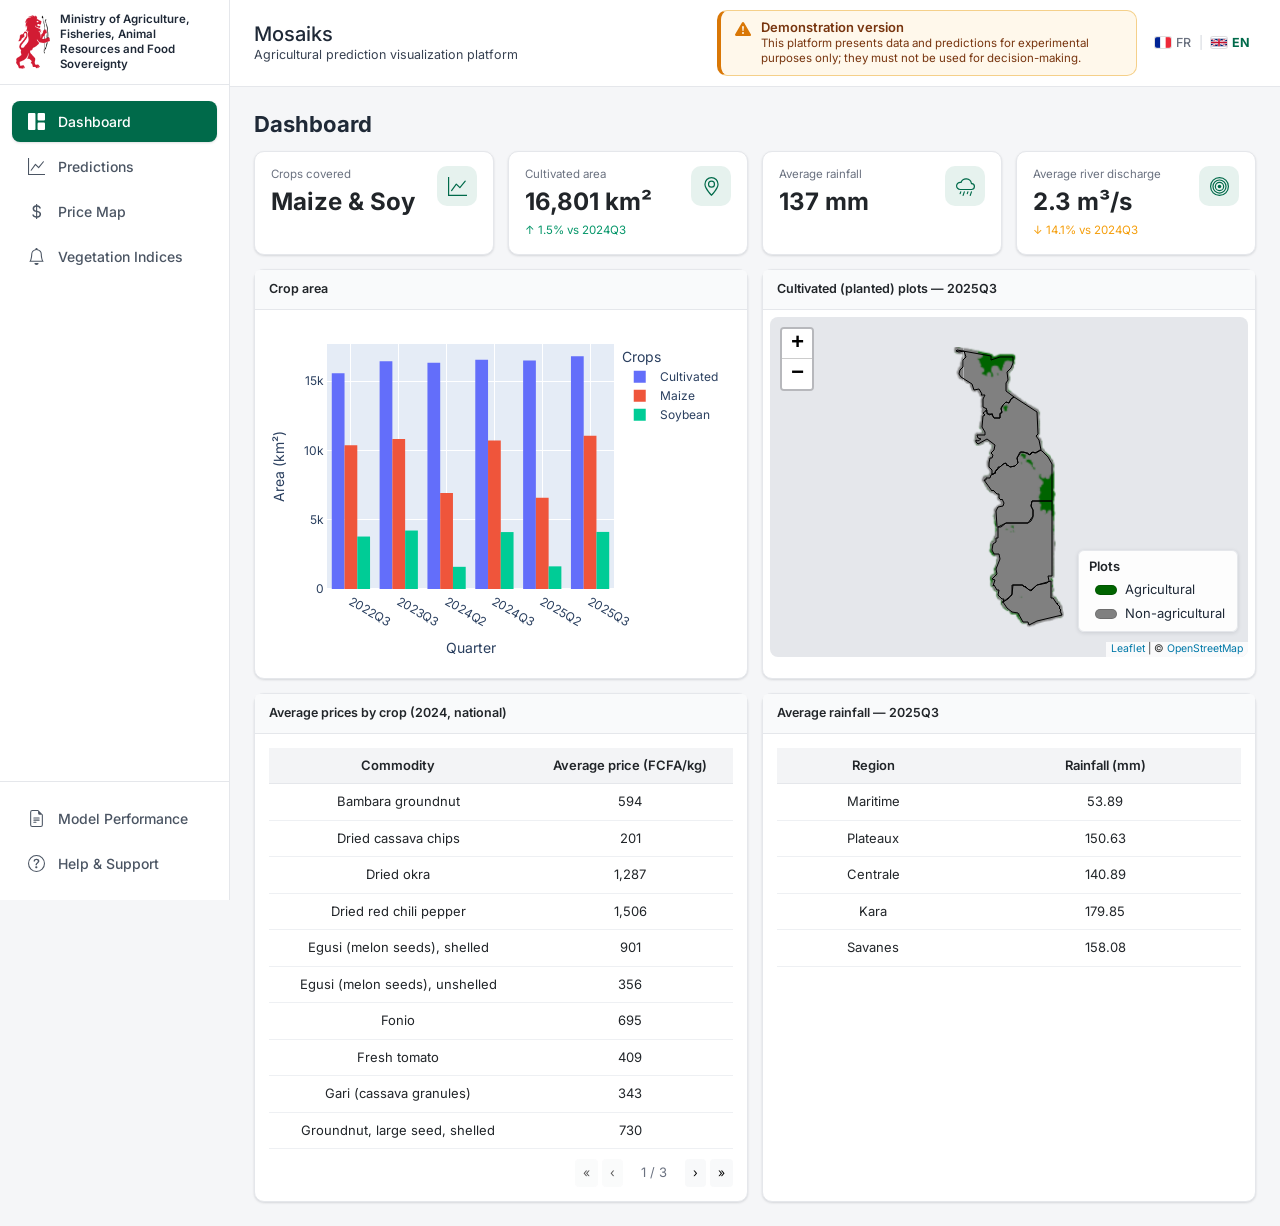
==== commit a010df9b: "Adding english language to the webpage" ====
--- a/docs/index.html
+++ b/docs/index.html
@@ -1,10 +1,10 @@
 <!DOCTYPE html>
-<html lang="fr">
+<html lang="en">
 <head>
   <meta charset="utf-8">
   <meta name="viewport" content="width=device-width, initial-scale=1">
   <title>Mosaiks</title>
-  <meta name="description" content="Mosaiks – plateforme de visualisation des prédictions agricoles au Togo. Version de démonstration : données simulées.">
+  <meta name="description" content="Mosaiks – agricultural predictions visualization platform for Togo (demonstration version, simulated data) / plateforme de visualisation des prédictions agricoles au Togo (version de démonstration, données simulées).">
   <meta name="theme-color" content="#006A4A">
   <link rel="icon" type="image/png" href="assets/img/logos/lion.png">
   <link rel="stylesheet" href="lib/fonts/inter.css">
@@ -42,24 +42,24 @@
 <symbol id="bi-tree" viewBox="0 0 16 16"><path d="M8.416.223a.5.5 0 0 0-.832 0l-3 4.5A.5.5 0 0 0 5 5.5h.098L3.076 8.735A.5.5 0 0 0 3.5 9.5h.191l-1.638 3.276a.5.5 0 0 0 .447.724H7V16h2v-2.5h4.5a.5.5 0 0 0 .447-.724L12.31 9.5h.191a.5.5 0 0 0 .424-.765L10.902 5.5H11a.5.5 0 0 0 .416-.777zM6.437 4.758A.5.5 0 0 0 6 4.5h-.066L8 1.401 10.066 4.5H10a.5.5 0 0 0-.424.765L11.598 8.5H11.5a.5.5 0 0 0-.447.724L12.69 12.5H3.309l1.638-3.276A.5.5 0 0 0 4.5 8.5h-.098l2.022-3.235a.5.5 0 0 0 .013-.507"/></symbol>
 <symbol id="bi-x-lg" viewBox="0 0 16 16"><path d="M2.146 2.854a.5.5 0 1 1 .708-.708L8 7.293l5.146-5.147a.5.5 0 0 1 .708.708L8.707 8l5.147 5.146a.5.5 0 0 1-.708.708L8 8.707l-5.146 5.147a.5.5 0 0 1-.708-.708L7.293 8z"/></symbol>
 </svg>
-<a class="skip-link" href="#page">Aller au contenu</a>
+<a class="skip-link" href="#page" data-i18n="skip">Skip to content</a>
 
 <div class="app-shell">
   <!-- Menu de gauche : logo et nom du ministère, puis les liens -->
-  <aside id="sidebar" class="sidebar" aria-label="Menu">
+  <aside id="sidebar" class="sidebar" aria-label="Menu" data-i18n-attr="aria-label:nav.menu">
     <div class="sidebar-brand">
       <img src="assets/img/logos/lion.png" class="sidebar-logo" alt="">
-      <div class="sidebar-brand-text">Ministère de l'Agriculture, de la Pêche, des Ressources Animales et de la Souveraineté Alimentaire</div>
+      <div class="sidebar-brand-text" data-i18n="brand.ministry">Ministry of Agriculture, Fisheries, Animal Resources and Food Sovereignty</div>
     </div>
-    <nav class="sidebar-nav" aria-label="Pages principales">
-      <a class="sidebar-link" href="#/" data-route="/"><svg class="bi" aria-hidden="true"><use href="#bi-grid-1x2-fill"></use></svg><span>Tableau de bord</span></a>
-      <a class="sidebar-link" href="#/predictions" data-route="/predictions"><svg class="bi" aria-hidden="true"><use href="#bi-graph-up"></use></svg><span>Prédictions</span></a>
-      <a class="sidebar-link" href="#/price" data-route="/price"><svg class="bi" aria-hidden="true"><use href="#bi-currency-dollar"></use></svg><span>Carte des Prix</span></a>
-      <a class="sidebar-link" href="#/ndvi-map" data-route="/ndvi-map"><svg class="bi" aria-hidden="true"><use href="#bi-bell"></use></svg><span>Indices de Végétation</span></a>
+    <nav class="sidebar-nav" aria-label="Main pages" data-i18n-attr="aria-label:nav.main">
+      <a class="sidebar-link" href="#/" data-route="/"><svg class="bi" aria-hidden="true"><use href="#bi-grid-1x2-fill"></use></svg><span data-i18n="page.dashboard">Dashboard</span></a>
+      <a class="sidebar-link" href="#/predictions" data-route="/predictions"><svg class="bi" aria-hidden="true"><use href="#bi-graph-up"></use></svg><span data-i18n="page.predictions">Predictions</span></a>
+      <a class="sidebar-link" href="#/price" data-route="/price"><svg class="bi" aria-hidden="true"><use href="#bi-currency-dollar"></use></svg><span data-i18n="page.price">Price Map</span></a>
+      <a class="sidebar-link" href="#/ndvi-map" data-route="/ndvi-map"><svg class="bi" aria-hidden="true"><use href="#bi-bell"></use></svg><span data-i18n="page.ndvi">Vegetation Indices</span></a>
     </nav>
-    <nav class="sidebar-nav sidebar-nav-bottom" aria-label="Informations">
-      <a class="sidebar-link" href="#/modeles" data-route="/modeles"><svg class="bi" aria-hidden="true"><use href="#bi-file-earmark-text"></use></svg><span>Performances des modèles</span></a>
-      <a class="sidebar-link" href="#/aide" data-route="/aide"><svg class="bi" aria-hidden="true"><use href="#bi-question-circle"></use></svg><span>Aide &amp; Support</span></a>
+    <nav class="sidebar-nav sidebar-nav-bottom" aria-label="Information" data-i18n-attr="aria-label:nav.info">
+      <a class="sidebar-link" href="#/modeles" data-route="/modeles"><svg class="bi" aria-hidden="true"><use href="#bi-file-earmark-text"></use></svg><span data-i18n="page.models">Model Performance</span></a>
+      <a class="sidebar-link" href="#/aide" data-route="/aide"><svg class="bi" aria-hidden="true"><use href="#bi-question-circle"></use></svg><span data-i18n="page.help">Help &amp; Support</span></a>
     </nav>
   </aside>
   <div id="sidebar-overlay" class="sidebar-overlay"></div>
@@ -67,27 +67,35 @@
   <div class="main">
     <!-- Barre du haut : bouton menu (téléphone), nom, sous-titre, avertissement -->
     <header class="topbar">
-      <button id="sidebar-toggle" class="sidebar-toggle" type="button" title="Menu" aria-label="Ouvrir le menu" aria-controls="sidebar" aria-expanded="false">
+      <button id="sidebar-toggle" class="sidebar-toggle" type="button" title="Menu" aria-label="Open the menu" data-i18n-attr="aria-label:nav.open" aria-controls="sidebar" aria-expanded="false">
         <svg class="bi" aria-hidden="true"><use href="#bi-list"></use></svg>
       </button>
       <div>
         <div class="topbar-title">Mosaiks</div>
-        <div class="topbar-subtitle">Plateforme de visualisation des prédictions agricoles</div>
+        <div class="topbar-subtitle" data-i18n="topbar.subtitle">Agricultural predictions visualization platform</div>
       </div>
       <div class="demo-banner" role="note">
         <svg class="bi demo-banner-icon" aria-hidden="true"><use href="#bi-exclamation-triangle-fill"></use></svg>
         <div>
-          <div class="demo-banner-title">Version de démonstration</div>
-          <div class="demo-banner-text">Cette plateforme présente des données et des prédictions à titre expérimental et ne doivent pas être utilisés pour la prise de décisions.</div>
+          <div class="demo-banner-title" data-i18n="demo.title">Demonstration version</div>
+          <div class="demo-banner-text" data-i18n="demo.text">This platform presents data and predictions for experimental purposes only; they must not be used for decision-making.</div>
         </div>
+      </div>
+      <!-- Sélecteur de langue -->
+      <div class="lang-switch" role="group" aria-label="Language / Langue">
+        <button type="button" data-lang="fr" lang="fr" title="Français" aria-pressed="false">
+          <svg class="flag" viewBox="0 0 3 2" aria-hidden="true"><rect width="1" height="2" fill="#002395"/><rect x="1" width="1" height="2" fill="#fff"/><rect x="2" width="1" height="2" fill="#ED2939"/></svg>FR</button>
+        <span class="lang-sep" aria-hidden="true">|</span>
+        <button type="button" data-lang="en" lang="en" title="English" aria-pressed="true" class="active">
+          <svg class="flag" viewBox="0 0 60 30" aria-hidden="true"><clipPath id="uk-flag-s"><path d="M0,0 v30 h60 v-30 z"/></clipPath><clipPath id="uk-flag-t"><path d="M30,15 h30 v15 z v15 h-30 z h-30 v-15 z v-15 h30 z"/></clipPath><g clip-path="url(#uk-flag-s)"><path d="M0,0 v30 h60 v-30 z" fill="#012169"/><path d="M0,0 L60,30 M60,0 L0,30" stroke="#fff" stroke-width="6"/><path d="M0,0 L60,30 M60,0 L0,30" clip-path="url(#uk-flag-t)" stroke="#C8102E" stroke-width="4"/><path d="M30,0 v30 M0,15 h60" stroke="#fff" stroke-width="10"/><path d="M30,0 v30 M0,15 h60" stroke="#C8102E" stroke-width="6"/></g></svg>EN</button>
       </div>
     </header>
 
     <main id="page" class="page-content" tabindex="-1">
       <noscript>
-        <div class="alert alert-warning">Ce tableau de bord a besoin de JavaScript pour fonctionner. Merci de l'activer dans votre navigateur.</div>
+        <div class="alert alert-warning">This dashboard requires JavaScript. Please enable it in your browser. / Ce tableau de bord a besoin de JavaScript pour fonctionner. Merci de l'activer dans votre navigateur.</div>
       </noscript>
-      <div class="page-loading" role="status"><span class="spinner-border spinner-border-sm me-2" aria-hidden="true"></span>Chargement…</div>
+      <div class="page-loading" role="status"><span class="spinner-border spinner-border-sm me-2" aria-hidden="true"></span>Loading…</div>
     </main>
   </div>
 </div>
@@ -98,6 +106,8 @@
 <script src="lib/leaflet/leaflet.js" defer></script>
 <!-- Application -->
 <script src="js/app.js" defer></script>
+<script src="js/i18n/en.js" defer></script>
+<script src="js/i18n/fr.js" defer></script>
 <script src="js/maps.js" defer></script>
 <script src="js/pages/dashboard.js" defer></script>
 <script src="js/pages/predictions.js" defer></script>
--- a/docs/css/static.css
+++ b/docs/css/static.css
@@ -20,6 +20,39 @@
 .sidebar-toggle .bi { width: 20px; height: 20px; }
 .demo-banner-icon { width: 16px; height: 16px; margin-top: 2px; }
 .kpi-icon .bi { width: 19px; height: 19px; }
+
+/* Sélecteur de langue FR | EN (barre du haut, à droite) */
+.lang-switch {
+    display: flex;
+    align-items: center;
+    gap: 2px;
+    flex-shrink: 0;
+    font-size: 12.5px;
+    color: var(--text-muted);
+}
+.lang-switch button {
+    display: inline-flex;
+    align-items: center;
+    gap: 5px;
+    border: 0;
+    background: none;
+    padding: 4px 6px;
+    border-radius: 6px;
+    color: var(--text-muted);
+    font: inherit;
+    font-weight: 500;
+    cursor: pointer;
+}
+.lang-switch button:hover { background: var(--brand-soft); color: var(--brand); }
+.lang-switch button.active { color: var(--brand); font-weight: 700; }
+.lang-switch button:focus-visible { outline: 2px solid var(--brand); outline-offset: 1px; }
+.lang-switch .flag {
+    width: 16px;
+    height: 11px;
+    border-radius: 2px;
+    box-shadow: 0 0 0 1px rgba(0, 0, 0, 0.12);
+}
+.lang-sep { color: #D1D5DB; }
 
 /* Lien d'accès direct au contenu (clavier) */
 .skip-link {
@@ -268,6 +301,9 @@
 }
 
 @media (max-width: 575.98px) {
+    .topbar { gap: 8px; padding: 10px 10px; }
+    .lang-switch .flag { display: none; }
+    .lang-switch button { padding: 4px 3px; }
     .topbar-title { font-size: 17px; }
     .topbar-subtitle { display: none; }
     .demo-banner { max-width: 60%; }
